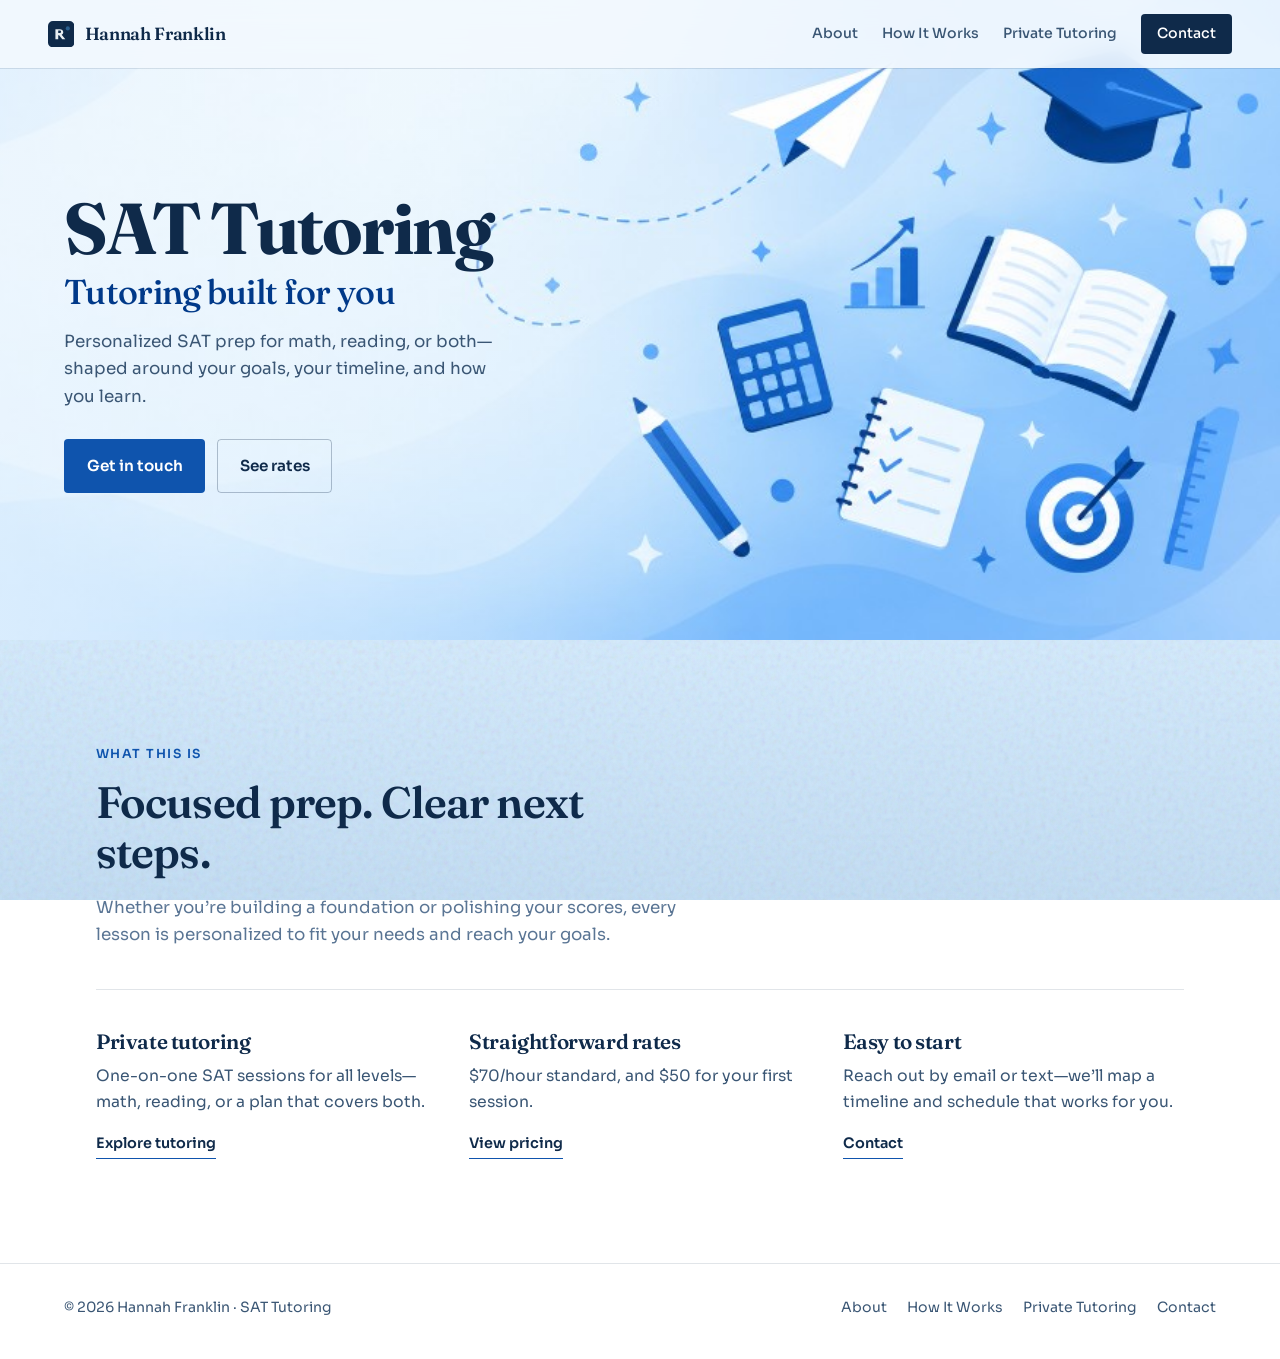
==== index.html @ 128c2be6 "Use custom banner hero and match blue palette Replace the photo hero with the education banner at fu" ====
<!DOCTYPE html>
<html lang="en">
  <head>
    <meta charset="UTF-8" />
    <meta name="viewport" content="width=device-width, initial-scale=1.0" />
    <title>Hannah Franklin — SAT Tutoring</title>
    <meta
      name="description"
      content="Personalized SAT tutoring built around your goals. Math, reading, or both—with clear rates and a structured path forward."
    />
    <link rel="icon" href="favicon.svg" type="image/svg+xml" />
    <link rel="preconnect" href="https://fonts.googleapis.com" />
    <link rel="preconnect" href="https://fonts.gstatic.com" crossorigin />
    <link
      href="https://fonts.googleapis.com/css2?family=Fraunces:opsz,wght@9..144,500;9..144,600;9..144,700&family=Sora:wght@400;500;600&display=swap"
      rel="stylesheet"
    />
    <link rel="stylesheet" href="styles.css" />
  </head>
  <body>
    <a class="skip-link" href="#main">Skip to content</a>

    <header class="site-header">
      <a class="logo" href="index.html" aria-current="page">
        <svg class="logo-mark" viewBox="0 0 64 64" aria-hidden="true">
          <rect width="64" height="64" rx="12" fill="currentColor" />
          <path
            d="M18 44V20h10.2c5.4 0 8.8 2.9 8.8 7.3 0 2.8-1.4 5-3.8 6.2L42 44h-7.4l-7.6-9.4H24.8V44H18zm6.8-15.2h3.2c2.3 0 3.7-1.1 3.7-3s-1.4-2.9-3.6-2.9h-3.3v5.9z"
            fill="#e9eef2"
          />
          <circle cx="48" cy="18" r="5" fill="#2a5f8f" />
        </svg>
        Hannah Franklin
      </a>
      <nav class="nav" aria-label="Primary">
        <a href="about.html">About</a>
        <a href="how-it-works.html">How It Works</a>
        <a href="tutoring.html">Private Tutoring</a>
        <a href="contact.html" class="nav-cta">Contact</a>
      </nav>
      <button
        class="nav-toggle"
        type="button"
        aria-expanded="false"
        aria-controls="mobile-nav"
        aria-label="Open menu"
      >
        <span></span>
        <span></span>
      </button>
    </header>

    <div class="mobile-nav" id="mobile-nav" hidden>
      <a href="about.html">About</a>
      <a href="how-it-works.html">How It Works</a>
      <a href="tutoring.html">Private Tutoring</a>
      <a href="contact.html">Contact</a>
    </div>

    <main id="main">
      <section class="hero">
        <div class="hero-media" aria-hidden="true">
          <img
            src="assets/home-banner.png"
            alt=""
            width="1024"
            height="438"
            decoding="async"
            fetchpriority="high"
          />
          <div class="hero-veil"></div>
        </div>
        <div class="hero-content">
          <p class="brand-mark" data-reveal>SAT Tutoring</p>
          <h1 data-reveal data-delay="1">Tutoring built for you</h1>
          <p class="hero-lede" data-reveal data-delay="2">
            Personalized SAT prep for math, reading, or both—shaped around your
            goals, your timeline, and how you learn.
          </p>
          <div class="hero-actions" data-reveal data-delay="3">
            <a class="btn btn-primary" href="contact.html">Get in touch</a>
            <a class="btn btn-ghost" href="tutoring.html">See rates</a>
          </div>
        </div>
      </section>

      <section class="section">
        <div class="section-inner">
          <p class="eyebrow" data-reveal>What this is</p>
          <h2 data-reveal>Focused prep. Clear next steps.</h2>
          <p class="section-lede" data-reveal>
            Whether you’re building a foundation or polishing your scores, every
            lesson is personalized to fit your needs and reach your goals.
          </p>
          <div class="overview-grid">
            <article class="overview-item" data-reveal>
              <h3>Private tutoring</h3>
              <p>
                One-on-one SAT sessions for all levels—math, reading, or a plan
                that covers both.
              </p>
              <a class="link-more" href="tutoring.html">Explore tutoring</a>
            </article>
            <article class="overview-item" data-reveal data-delay="1">
              <h3>Straightforward rates</h3>
              <p>
                $70/hour standard, and $50 for your first session.
              </p>
              <a class="link-more" href="tutoring.html#rates">View pricing</a>
            </article>
            <article class="overview-item" data-reveal data-delay="2">
              <h3>Easy to start</h3>
              <p>
                Reach out by email or text—we’ll map a timeline and schedule that
                works for you.
              </p>
              <a class="link-more" href="contact.html">Contact</a>
            </article>
          </div>
        </div>
      </section>
    </main>

    <footer class="site-footer">
      <p>© <span data-year></span> Hannah Franklin · SAT Tutoring</p>
      <nav class="footer-nav" aria-label="Footer">
        <a href="about.html">About</a>
        <a href="how-it-works.html">How It Works</a>
        <a href="tutoring.html">Private Tutoring</a>
        <a href="contact.html">Contact</a>
      </nav>
    </footer>

    <script src="script.js"></script>
  </body>
</html>
---- styles.css ----
:root {
  --ink: #0f2a4a;
  --ink-soft: #3a5674;
  --slate: #5a7594;
  --paper: #e8f4fc;
  --paper-deep: #c5dff5;
  --mist: #f3f9fe;
  --fog: #d5ebfd;
  --blue: #0f54ad;
  --blue-mid: #2b6cb0;
  --blue-deep: #003989;
  --blue-wash: rgba(15, 84, 173, 0.1);
  --sky: #6fa8d8;
  --steel: #9bc4e8;
  --white: #ffffff;
  --line: rgba(15, 42, 74, 0.12);
  --font-display: "Fraunces", Georgia, serif;
  --font-body: "Sora", system-ui, sans-serif;
  --ease: cubic-bezier(0.22, 1, 0.36, 1);
  --header-h: 4.25rem;
  --content: 68rem;
}

*,
*::before,
*::after {
  box-sizing: border-box;
}

html {
  scroll-behavior: smooth;
}

body {
  margin: 0;
  min-height: 100vh;
  display: flex;
  flex-direction: column;
  color: var(--ink);
  font-family: var(--font-body);
  font-size: 1.05rem;
  line-height: 1.65;
  background:
    radial-gradient(ellipse 80% 50% at 8% 0%, rgba(111, 168, 216, 0.22), transparent 55%),
    radial-gradient(ellipse 55% 40% at 100% 12%, rgba(15, 84, 173, 0.08), transparent 50%),
    linear-gradient(180deg, var(--mist) 0%, var(--paper) 38%, var(--fog) 72%, var(--paper-deep) 100%);
  background-attachment: fixed;
  -webkit-font-smoothing: antialiased;
}

body::before {
  content: "";
  position: fixed;
  inset: 0;
  pointer-events: none;
  opacity: 0.3;
  z-index: 0;
  background-image: url("data:image/svg+xml,%3Csvg viewBox='0 0 200 200' xmlns='http://www.w3.org/2000/svg'%3E%3Cfilter id='n'%3E%3CfeTurbulence type='fractalNoise' baseFrequency='0.85' numOctaves='4' stitchTiles='stitch'/%3E%3C/filter%3E%3Crect width='100%25' height='100%25' filter='url(%23n)' opacity='0.5'/%3E%3C/svg%3E");
  mix-blend-mode: multiply;
}

img {
  max-width: 100%;
  display: block;
}

a {
  color: inherit;
  text-decoration: none;
}

h1,
h2,
h3 {
  font-family: var(--font-display);
  font-weight: 600;
  line-height: 1.15;
  letter-spacing: -0.02em;
  margin: 0;
}

p {
  margin: 0;
}

.skip-link {
  position: absolute;
  left: 1rem;
  top: -4rem;
  z-index: 100;
  padding: 0.6rem 1rem;
  background: var(--ink);
  color: var(--white);
  border-radius: 4px;
}

.skip-link:focus {
  top: 1rem;
}

/* —— Header —— */
.site-header {
  position: fixed;
  top: 0;
  left: 0;
  right: 0;
  z-index: 50;
  height: var(--header-h);
  display: flex;
  align-items: center;
  justify-content: space-between;
  padding: 0 clamp(1.25rem, 4vw, 3rem);
  transition: background 0.35s var(--ease), backdrop-filter 0.35s var(--ease),
    box-shadow 0.35s var(--ease);
}

.site-header.is-scrolled,
.page-inner .site-header,
body:has(.hero) .site-header {
  background: rgba(243, 249, 254, 0.88);
  backdrop-filter: blur(12px);
  box-shadow: 0 1px 0 var(--line);
}

.logo {
  display: inline-flex;
  align-items: center;
  gap: 0.65rem;
  font-family: var(--font-display);
  font-size: 1.1rem;
  font-weight: 600;
  letter-spacing: -0.02em;
}

.logo-mark {
  width: 1.65rem;
  height: 1.65rem;
  flex-shrink: 0;
}

.nav {
  display: none;
  gap: 1.5rem;
  align-items: center;
  font-size: 0.88rem;
  font-weight: 500;
}

.nav a {
  position: relative;
  color: var(--ink-soft);
  transition: color 0.2s ease;
}

.nav a:hover,
.nav a:focus-visible,
.nav a[aria-current="page"] {
  color: var(--ink);
}

.nav a:not(.nav-cta)::after {
  content: "";
  position: absolute;
  left: 0;
  bottom: -0.25rem;
  width: 100%;
  height: 1.5px;
  background: var(--blue);
  transform: scaleX(0);
  transform-origin: left;
  transition: transform 0.3s var(--ease);
}

.nav a:not(.nav-cta):hover::after,
.nav a:not(.nav-cta):focus-visible::after,
.nav a[aria-current="page"]:not(.nav-cta)::after {
  transform: scaleX(1);
}

.nav-cta {
  padding: 0.55rem 1rem;
  background: var(--ink);
  color: var(--white) !important;
  border-radius: 4px;
  transition: background 0.2s ease, transform 0.2s ease;
}

.nav-cta:hover,
.nav-cta:focus-visible {
  background: var(--blue-deep);
  transform: translateY(-1px);
}

.nav-cta[aria-current="page"] {
  background: var(--blue);
}

.nav-toggle {
  display: flex;
  flex-direction: column;
  justify-content: center;
  gap: 6px;
  width: 2.5rem;
  height: 2.5rem;
  border: 0;
  background: transparent;
  cursor: pointer;
  padding: 0;
}

.nav-toggle span {
  display: block;
  width: 1.35rem;
  height: 2px;
  background: var(--ink);
  transition: transform 0.3s var(--ease);
}

.nav-toggle[aria-expanded="true"] span:first-child {
  transform: translateY(4px) rotate(45deg);
}

.nav-toggle[aria-expanded="true"] span:last-child {
  transform: translateY(-4px) rotate(-45deg);
}

.mobile-nav {
  position: fixed;
  top: var(--header-h);
  left: 0;
  right: 0;
  z-index: 40;
  display: flex;
  flex-direction: column;
  padding: 1rem 1.25rem 1.5rem;
  background: rgba(244, 247, 249, 0.97);
  backdrop-filter: blur(12px);
  border-bottom: 1px solid var(--line);
}

.mobile-nav[hidden] {
  display: none;
}

.mobile-nav a {
  padding: 0.85rem 0.5rem;
  font-weight: 500;
  border-bottom: 1px solid var(--line);
}

.mobile-nav a:last-child {
  border-bottom: 0;
}

.mobile-nav a[aria-current="page"] {
  color: var(--blue-deep);
}

main {
  position: relative;
  z-index: 1;
  flex: 1;
}

/* —— Buttons —— */
.btn {
  display: inline-flex;
  align-items: center;
  justify-content: center;
  padding: 0.85rem 1.35rem;
  font-family: var(--font-body);
  font-size: 0.95rem;
  font-weight: 600;
  border-radius: 4px;
  border: 1px solid transparent;
  transition: transform 0.25s var(--ease), background 0.2s ease,
    border-color 0.2s ease, color 0.2s ease;
}

.btn:hover,
.btn:focus-visible {
  transform: translateY(-2px);
}

.btn-primary {
  background: var(--blue);
  color: var(--white);
}

.btn-primary:hover,
.btn-primary:focus-visible {
  background: var(--blue-deep);
}

.btn-dark {
  background: var(--ink);
  color: var(--white);
}

.btn-dark:hover,
.btn-dark:focus-visible {
  background: var(--blue-deep);
}

.btn-ghost {
  background: transparent;
  color: var(--white);
  border-color: rgba(255, 255, 255, 0.45);
}

.btn-ghost:hover,
.btn-ghost:focus-visible {
  border-color: var(--white);
  background: rgba(255, 255, 255, 0.08);
}

.btn-outline {
  background: transparent;
  color: var(--ink);
  border-color: var(--line);
}

.btn-outline:hover,
.btn-outline:focus-visible {
  border-color: var(--ink);
}

/* —— Home hero —— */
.hero {
  position: relative;
  min-height: clamp(28rem, 58vw, 40rem);
  display: flex;
  align-items: center;
  padding: calc(var(--header-h) + 1.5rem) clamp(1.25rem, 5vw, 4rem) 3rem;
  color: var(--ink);
  overflow: hidden;
}

.hero-media {
  position: absolute;
  inset: 0;
  z-index: 0;
  background: #dff0fd;
}

.hero-media img {
  width: 100%;
  height: 100%;
  object-fit: cover;
  object-position: right center;
  transform: none;
  animation: none;
}

.hero-veil {
  position: absolute;
  inset: 0;
  background: linear-gradient(
    90deg,
    rgba(243, 249, 254, 0.55) 0%,
    rgba(243, 249, 254, 0.28) 34%,
    transparent 58%
  );
  pointer-events: none;
}

.hero-content {
  position: relative;
  z-index: 1;
  max-width: min(34rem, 52vw);
}

.brand-mark {
  font-family: var(--font-display);
  font-size: clamp(2.4rem, 7vw, 4.5rem);
  font-weight: 700;
  line-height: 1.05;
  letter-spacing: -0.03em;
  margin-bottom: 0.35rem;
  color: var(--ink);
}

.hero h1 {
  font-size: clamp(1.55rem, 3.8vw, 2.15rem);
  font-weight: 500;
  color: var(--blue-deep);
  margin-bottom: 1rem;
  max-width: 16ch;
}

.hero-lede {
  font-size: 1.05rem;
  color: var(--ink-soft);
  max-width: 28rem;
  margin-bottom: 1.75rem;
}

.hero-actions {
  display: flex;
  flex-wrap: wrap;
  gap: 0.75rem;
}

.hero .btn-ghost {
  color: var(--ink);
  border-color: rgba(15, 42, 74, 0.28);
}

.hero .btn-ghost:hover,
.hero .btn-ghost:focus-visible {
  border-color: var(--blue-deep);
  background: rgba(15, 84, 173, 0.06);
}

@media (max-width: 720px) {
  .hero {
    min-height: clamp(32rem, 120vw, 40rem);
    align-items: flex-end;
    padding-bottom: 2.5rem;
  }

  .hero-media img {
    object-position: 72% center;
  }

  .hero-veil {
    background: linear-gradient(
      180deg,
      transparent 20%,
      rgba(243, 249, 254, 0.72) 58%,
      rgba(243, 249, 254, 0.94) 100%
    );
  }

  .hero-content {
    max-width: 100%;
  }
}

/* —— Page hero (inner pages) —— */
.page-hero {
  padding: calc(var(--header-h) + 3.5rem) clamp(1.25rem, 5vw, 4rem) 3rem;
  border-bottom: 1px solid var(--line);
}

.page-hero-inner {
  max-width: var(--content);
  margin: 0 auto;
}

.page-hero h1 {
  font-size: clamp(2.4rem, 6vw, 3.75rem);
  max-width: 14ch;
  margin-bottom: 0.85rem;
}

.page-hero .lede {
  max-width: 36rem;
  color: var(--slate);
  font-size: 1.1rem;
}

/* —— Sections —— */
.section {
  padding: clamp(4rem, 9vw, 6.5rem) clamp(1.25rem, 5vw, 4rem);
}

.section-inner {
  max-width: var(--content);
  margin: 0 auto;
}

.eyebrow {
  font-size: 0.78rem;
  font-weight: 600;
  letter-spacing: 0.12em;
  text-transform: uppercase;
  color: var(--blue);
  margin-bottom: 0.75rem;
}

.section h2 {
  font-size: clamp(1.85rem, 4vw, 2.75rem);
  max-width: 18ch;
  margin-bottom: 1rem;
}

.section-lede {
  max-width: 38rem;
  color: var(--slate);
  margin-bottom: 2.5rem;
}

.prose {
  max-width: 40rem;
  color: var(--ink-soft);
}

.prose p + p {
  margin-top: 1.15rem;
}

/* Home overview */
.overview-grid {
  display: grid;
  gap: 2.5rem;
  border-top: 1px solid var(--line);
  padding-top: 2.5rem;
}

@media (min-width: 800px) {
  .overview-grid {
    grid-template-columns: repeat(3, 1fr);
    gap: 2rem;
  }
}

.overview-item h3 {
  font-size: 1.3rem;
  margin-bottom: 0.65rem;
}

.overview-item p {
  color: var(--ink-soft);
  font-size: 0.98rem;
}

.overview-item .link-more {
  display: inline-block;
  margin-top: 1rem;
  font-size: 0.9rem;
  font-weight: 600;
  color: var(--ink);
  border-bottom: 1.5px solid var(--blue);
  padding-bottom: 0.1rem;
  transition: color 0.2s ease;
}

.overview-item .link-more:hover,
.overview-item .link-more:focus-visible {
  color: var(--blue-deep);
}

/* Rates */
.rate-grid {
  display: grid;
  gap: 1.25rem;
}

@media (min-width: 800px) {
  .rate-grid {
    grid-template-columns: repeat(2, minmax(0, 22rem));
    gap: 1.75rem;
  }
}

.rate {
  padding: 1.5rem 0 1.75rem;
  border-top: 2px solid var(--ink);
}

.rate-featured {
  border-top-color: var(--blue);
  background: linear-gradient(
    180deg,
    rgba(15, 84, 173, 0.08) 0%,
    transparent 70%
  );
}

.rate-label {
  font-size: 0.82rem;
  font-weight: 600;
  letter-spacing: 0.04em;
  text-transform: uppercase;
  color: var(--ink-soft);
  margin-bottom: 0.85rem;
}

.rate-price {
  font-family: var(--font-display);
  font-size: 1.1rem;
  color: var(--ink-soft);
  margin-bottom: 0.85rem;
}

.rate-price span {
  font-size: clamp(2.3rem, 4vw, 2.85rem);
  font-weight: 700;
  color: var(--ink);
  letter-spacing: -0.03em;
}

.rate-note {
  color: var(--ink-soft);
  font-size: 0.96rem;
}

/* Steps (How it works) */
.steps {
  list-style: none;
  margin: 0;
  padding: 0;
  counter-reset: step;
  border-top: 1px solid var(--line);
}

.steps li {
  display: grid;
  gap: 0.75rem;
  padding: 2rem 0;
  border-bottom: 1px solid var(--line);
  counter-increment: step;
}

@media (min-width: 720px) {
  .steps li {
    grid-template-columns: 4rem 1fr;
    gap: 1.75rem;
    align-items: start;
  }
}

.step-num {
  font-family: var(--font-display);
  font-size: 1.75rem;
  font-weight: 700;
  color: var(--blue);
  line-height: 1;
  letter-spacing: -0.02em;
}

.step-num::before {
  content: counter(step, decimal-leading-zero);
}

.steps h3 {
  font-size: 1.35rem;
  margin-bottom: 0.5rem;
}

.steps p {
  color: var(--ink-soft);
  max-width: 38rem;
}

/* About / tutoring detail */
.detail-band {
  background: linear-gradient(145deg, #0f2a4a 0%, #0f54ad 55%, #003989 100%);
  color: var(--white);
  margin: 0 clamp(0.75rem, 3vw, 2rem);
  border-radius: 8px;
}

.detail-band .eyebrow {
  color: var(--sky);
}

.detail-band h2 {
  color: var(--white);
}

.detail-band .prose,
.detail-band p {
  color: rgba(255, 255, 255, 0.84);
}

.detail-layout {
  display: grid;
  gap: 2.5rem;
}

@media (min-width: 860px) {
  .detail-layout {
    grid-template-columns: 1.35fr 0.85fr;
    gap: 4rem;
    align-items: start;
  }
}

.fact-list {
  display: grid;
  gap: 0.25rem;
}

.fact-label {
  font-size: 0.72rem;
  font-weight: 600;
  letter-spacing: 0.1em;
  text-transform: uppercase;
  color: var(--steel);
  padding-top: 1rem;
}

.fact-value {
  font-family: var(--font-display);
  font-size: 1.2rem;
  color: var(--white) !important;
  padding-bottom: 0.7rem;
  border-bottom: 1px solid rgba(255, 255, 255, 0.16);
}

.fact-list .fact-value:last-child {
  border-bottom: 0;
}

.offer-list {
  list-style: none;
  margin: 0;
  padding: 0;
  border-top: 1px solid var(--line);
}

.offer-list li {
  display: grid;
  gap: 0.6rem;
  padding: 1.75rem 0;
  border-bottom: 1px solid var(--line);
}

@media (min-width: 720px) {
  .offer-list li {
    grid-template-columns: minmax(11rem, 0.38fr) 1fr;
    gap: 2rem;
    align-items: baseline;
  }
}

.offer-list h3 {
  font-size: 1.25rem;
}

.offer-list p {
  color: var(--ink-soft);
  max-width: 36rem;
}

/* Contact */
.contact-actions {
  display: grid;
  gap: 0;
  max-width: 40rem;
}

.contact-link {
  display: flex;
  flex-direction: column;
  gap: 0.35rem;
  padding: 1.35rem 0;
  border-bottom: 1px solid var(--line);
  transition: padding-left 0.3s var(--ease);
}

.contact-link:hover,
.contact-link:focus-visible {
  padding-left: 0.5rem;
}

.contact-link:hover .contact-value,
.contact-link:focus-visible .contact-value {
  color: var(--blue-deep);
}

.contact-kind {
  font-size: 0.72rem;
  font-weight: 600;
  letter-spacing: 0.1em;
  text-transform: uppercase;
  color: var(--blue);
}

.contact-value {
  font-family: var(--font-display);
  font-size: clamp(1.35rem, 3vw, 1.85rem);
  font-weight: 600;
  letter-spacing: -0.02em;
  transition: color 0.2s ease;
}

.cta-strip {
  display: flex;
  flex-wrap: wrap;
  align-items: center;
  justify-content: space-between;
  gap: 1.5rem;
  padding: 2.5rem 0 0;
  border-top: 1px solid var(--line);
  margin-top: 1rem;
}

.cta-strip p {
  font-family: var(--font-display);
  font-size: clamp(1.35rem, 3vw, 1.75rem);
  font-weight: 600;
  max-width: 20ch;
  letter-spacing: -0.02em;
}

/* Footer */
.site-footer {
  position: relative;
  z-index: 1;
  padding: 2rem clamp(1.25rem, 5vw, 4rem) 2.5rem;
  border-top: 1px solid var(--line);
  font-size: 0.88rem;
  color: var(--ink-soft);
  display: flex;
  flex-wrap: wrap;
  gap: 1rem;
  justify-content: space-between;
}

.footer-nav {
  display: flex;
  flex-wrap: wrap;
  gap: 1.25rem;
}

.footer-nav a:hover,
.footer-nav a:focus-visible {
  color: var(--ink);
}

/* Reveal */
[data-reveal] {
  opacity: 0;
  transform: translateY(1.15rem);
  transition: opacity 0.7s var(--ease), transform 0.7s var(--ease);
}

[data-reveal].is-visible {
  opacity: 1;
  transform: none;
}

[data-delay="1"] {
  transition-delay: 0.1s;
}

[data-delay="2"] {
  transition-delay: 0.2s;
}

[data-delay="3"] {
  transition-delay: 0.3s;
}

@media (min-width: 900px) {
  .nav {
    display: flex;
  }

  .nav-toggle {
    display: none;
  }

  .mobile-nav {
    display: none !important;
  }
}

@media (prefers-reduced-motion: reduce) {
  html {
    scroll-behavior: auto;
  }

  .hero-media img {
    animation: none;
  }

  [data-reveal] {
    opacity: 1;
    transform: none;
    transition: none;
  }

  .btn:hover,
  .btn:focus-visible,
  .nav-cta:hover {
    transform: none;
  }
}
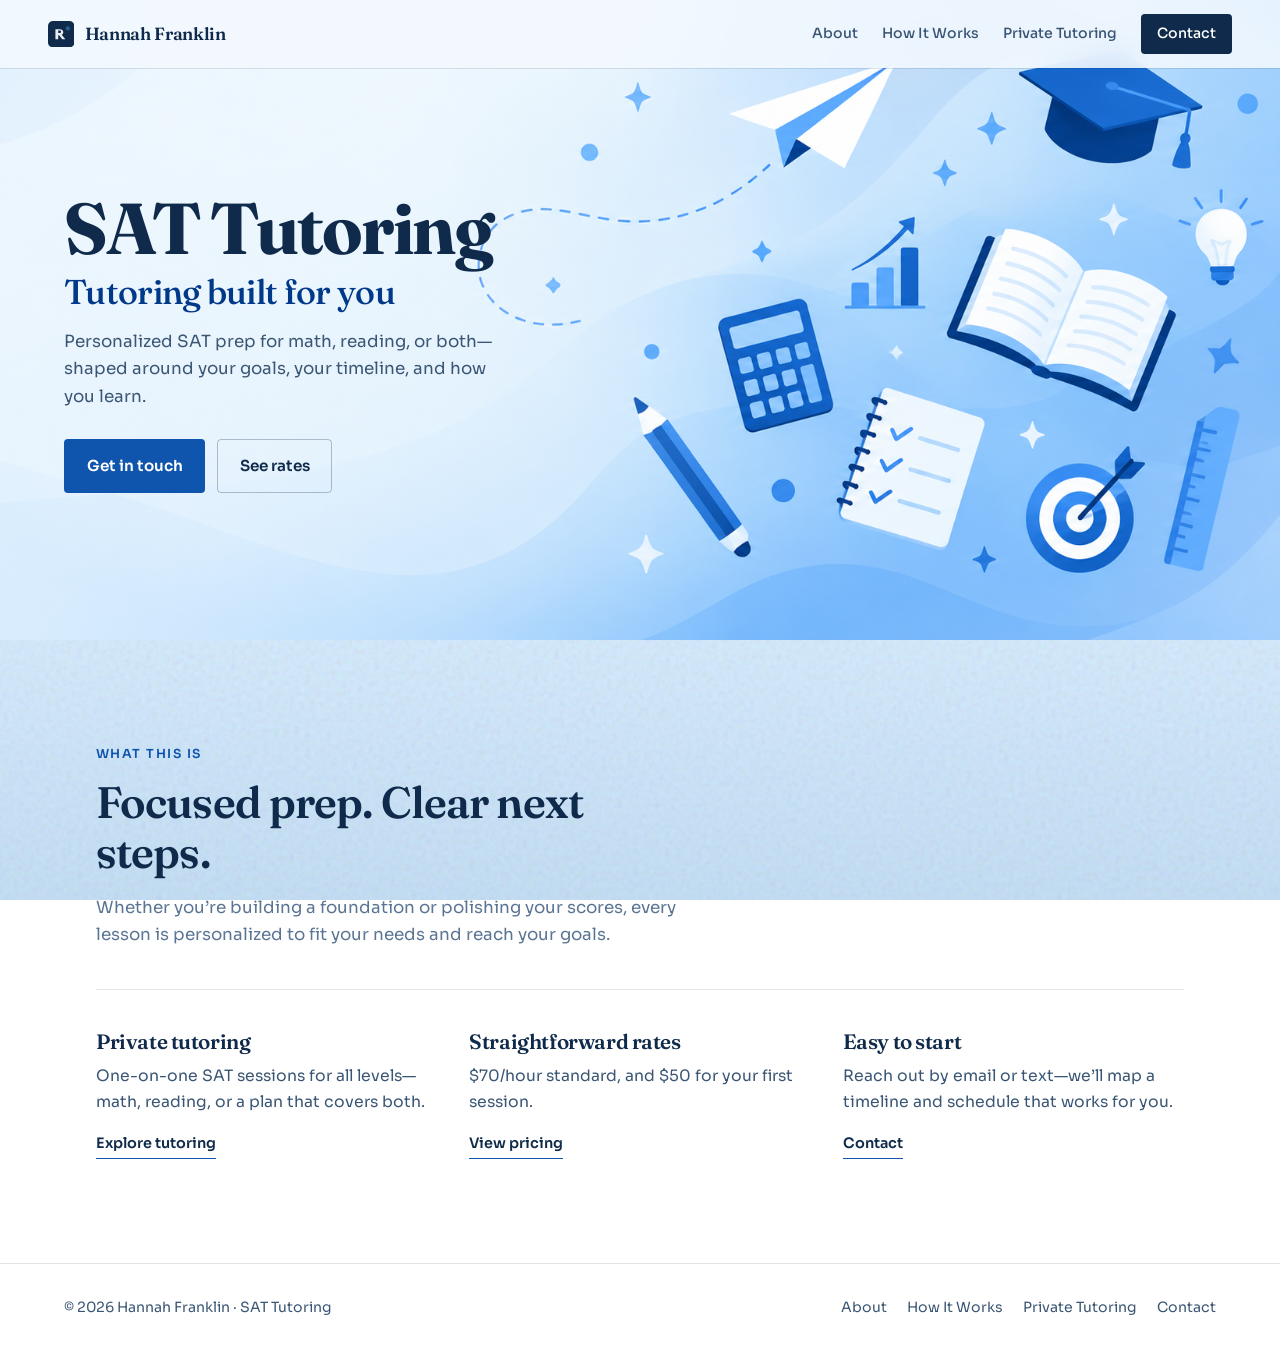
==== commit d7c60b0c: "Use full-resolution Desktop banner PNG Replace the low-res chat attachment with the exact 1916×821 P" ====
--- a/index.html
+++ b/index.html
@@ -63,8 +63,8 @@
           <img
             src="assets/home-banner.png"
             alt=""
-            width="1024"
-            height="438"
+            width="1916"
+            height="821"
             decoding="async"
             fetchpriority="high"
           />
--- a/styles.css
+++ b/styles.css
@@ -350,6 +350,7 @@
   object-position: right center;
   transform: none;
   animation: none;
+  image-rendering: auto;
 }
 
 .hero-veil {
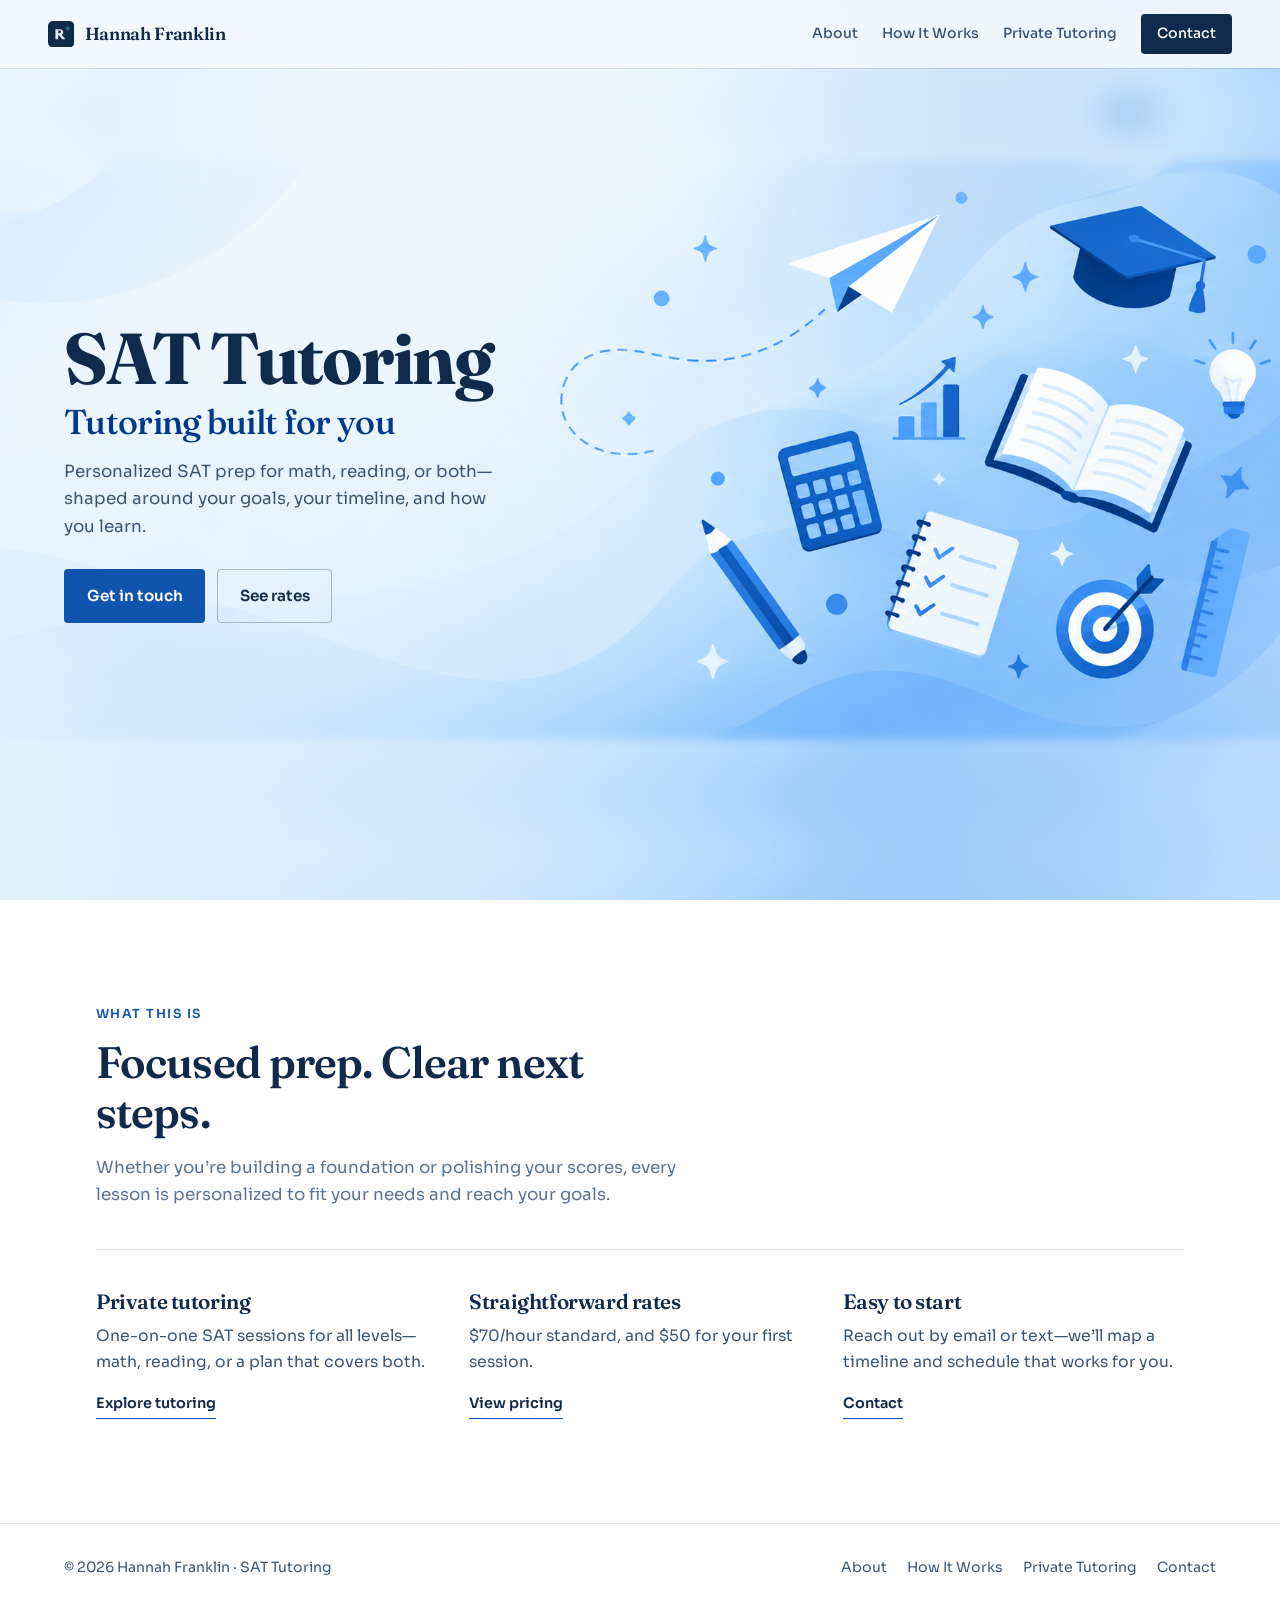
==== commit 1cb243c3: "Make home banner fill the full viewport Extend the banner vertically and lock the hero to full scree" ====
--- a/index.html
+++ b/index.html
@@ -64,7 +64,7 @@
             src="assets/home-banner.png"
             alt=""
             width="1916"
-            height="821"
+            height="1277"
             decoding="async"
             fetchpriority="high"
           />
--- a/styles.css
+++ b/styles.css
@@ -328,7 +328,8 @@
 /* —— Home hero —— */
 .hero {
   position: relative;
-  min-height: clamp(28rem, 58vw, 40rem);
+  min-height: 100svh;
+  min-height: 100dvh;
   display: flex;
   align-items: center;
   padding: calc(var(--header-h) + 1.5rem) clamp(1.25rem, 5vw, 4rem) 3rem;
@@ -347,7 +348,7 @@
   width: 100%;
   height: 100%;
   object-fit: cover;
-  object-position: right center;
+  object-position: 92% center;
   transform: none;
   animation: none;
   image-rendering: auto;
@@ -358,9 +359,9 @@
   inset: 0;
   background: linear-gradient(
     90deg,
-    rgba(243, 249, 254, 0.55) 0%,
-    rgba(243, 249, 254, 0.28) 34%,
-    transparent 58%
+    rgba(243, 249, 254, 0.58) 0%,
+    rgba(243, 249, 254, 0.3) 32%,
+    transparent 56%
   );
   pointer-events: none;
 }
@@ -368,7 +369,7 @@
 .hero-content {
   position: relative;
   z-index: 1;
-  max-width: min(34rem, 52vw);
+  max-width: min(34rem, 48vw);
 }
 
 .brand-mark {
@@ -415,21 +416,22 @@
 
 @media (max-width: 720px) {
   .hero {
-    min-height: clamp(32rem, 120vw, 40rem);
+    min-height: 100svh;
+    min-height: 100dvh;
     align-items: flex-end;
     padding-bottom: 2.5rem;
   }
 
   .hero-media img {
-    object-position: 72% center;
+    object-position: 85% 40%;
   }
 
   .hero-veil {
     background: linear-gradient(
       180deg,
-      transparent 20%,
-      rgba(243, 249, 254, 0.72) 58%,
-      rgba(243, 249, 254, 0.94) 100%
+      transparent 18%,
+      rgba(243, 249, 254, 0.72) 55%,
+      rgba(243, 249, 254, 0.95) 100%
     );
   }
 
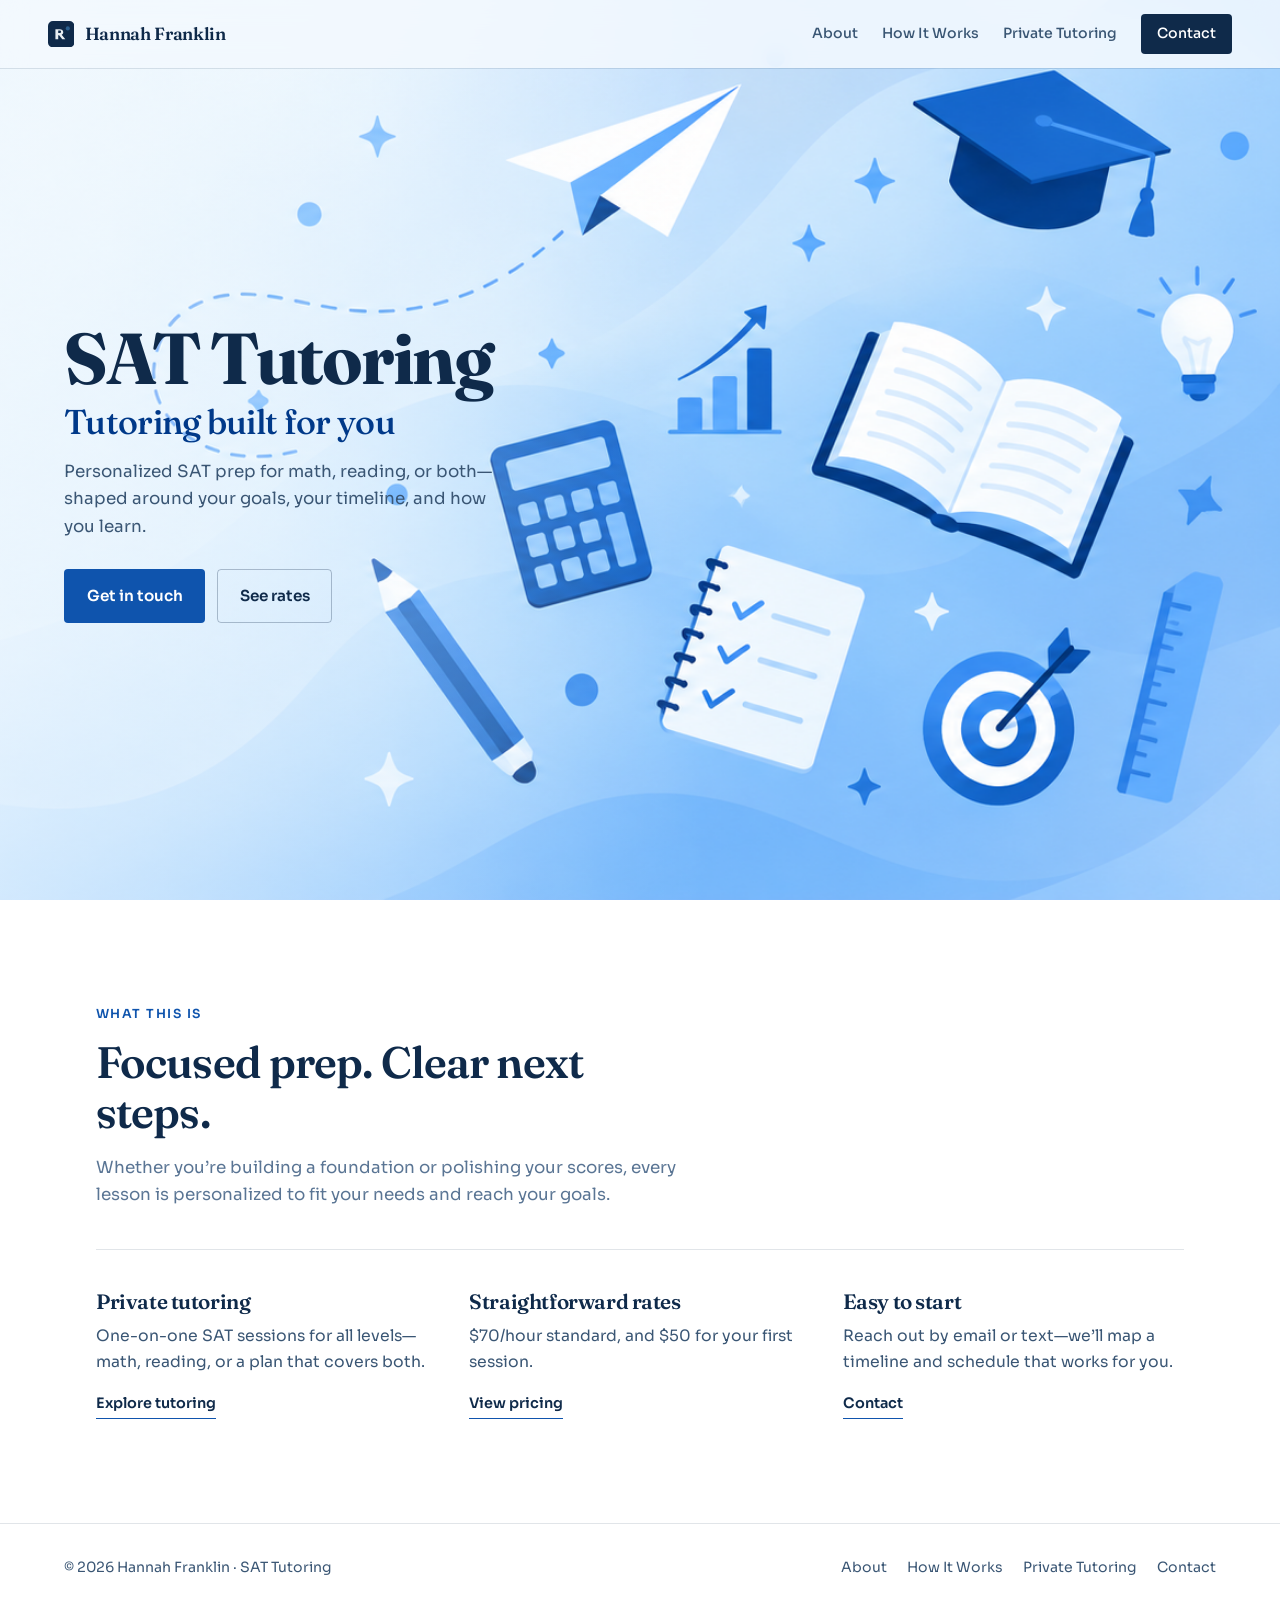
==== commit 32727c2a: "Scale original banner to full viewport height Restore the Desktop PNG with no padded bars, fill the " ====
--- a/index.html
+++ b/index.html
@@ -64,7 +64,7 @@
             src="assets/home-banner.png"
             alt=""
             width="1916"
-            height="1277"
+            height="821"
             decoding="async"
             fetchpriority="high"
           />
--- a/styles.css
+++ b/styles.css
@@ -328,6 +328,8 @@
 /* —— Home hero —— */
 .hero {
   position: relative;
+  height: 100svh;
+  height: 100dvh;
   min-height: 100svh;
   min-height: 100dvh;
   display: flex;
@@ -347,11 +349,12 @@
 .hero-media img {
   width: 100%;
   height: 100%;
+  min-width: 100%;
+  min-height: 100%;
   object-fit: cover;
-  object-position: 92% center;
+  object-position: right center;
   transform: none;
   animation: none;
-  image-rendering: auto;
 }
 
 .hero-veil {
@@ -359,9 +362,9 @@
   inset: 0;
   background: linear-gradient(
     90deg,
-    rgba(243, 249, 254, 0.58) 0%,
-    rgba(243, 249, 254, 0.3) 32%,
-    transparent 56%
+    rgba(243, 249, 254, 0.55) 0%,
+    rgba(243, 249, 254, 0.28) 30%,
+    transparent 55%
   );
   pointer-events: none;
 }
@@ -369,7 +372,7 @@
 .hero-content {
   position: relative;
   z-index: 1;
-  max-width: min(34rem, 48vw);
+  max-width: min(34rem, 46vw);
 }
 
 .brand-mark {
@@ -416,14 +419,12 @@
 
 @media (max-width: 720px) {
   .hero {
-    min-height: 100svh;
-    min-height: 100dvh;
     align-items: flex-end;
     padding-bottom: 2.5rem;
   }
 
   .hero-media img {
-    object-position: 85% 40%;
+    object-position: right 40%;
   }
 
   .hero-veil {
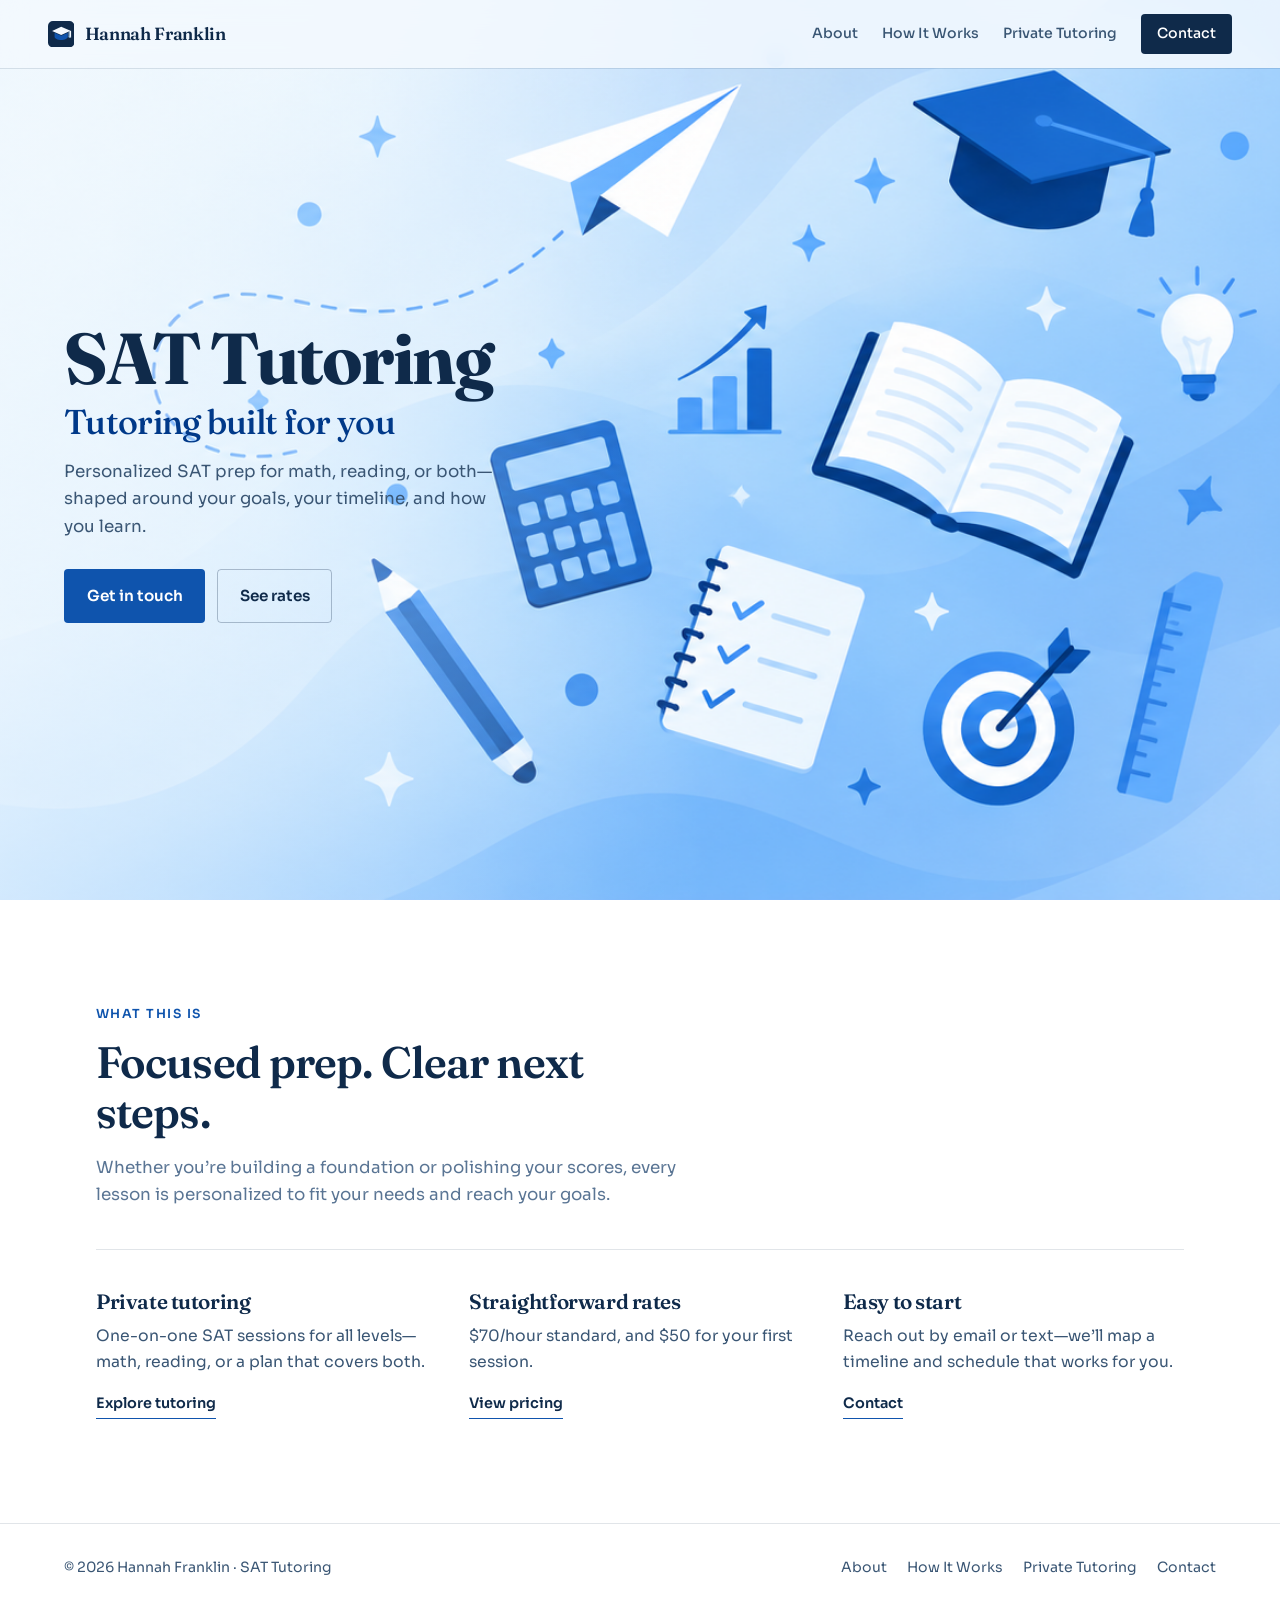
==== commit e9f90722: "Show grad cap in hero and use it as the site icon Shift the banner crop upward enough to keep the mo" ====
--- a/index.html
+++ b/index.html
@@ -8,7 +8,7 @@
       name="description"
       content="Personalized SAT tutoring built around your goals. Math, reading, or both—with clear rates and a structured path forward."
     />
-    <link rel="icon" href="favicon.svg" type="image/svg+xml" />
+    <link rel="icon" href="favicon.svg?v=2" type="image/svg+xml" />
     <link rel="preconnect" href="https://fonts.googleapis.com" />
     <link rel="preconnect" href="https://fonts.gstatic.com" crossorigin />
     <link
@@ -25,10 +25,15 @@
         <svg class="logo-mark" viewBox="0 0 64 64" aria-hidden="true">
           <rect width="64" height="64" rx="12" fill="currentColor" />
           <path
-            d="M18 44V20h10.2c5.4 0 8.8 2.9 8.8 7.3 0 2.8-1.4 5-3.8 6.2L42 44h-7.4l-7.6-9.4H24.8V44H18zm6.8-15.2h3.2c2.3 0 3.7-1.1 3.7-3s-1.4-2.9-3.6-2.9h-3.3v5.9z"
-            fill="#e9eef2"
+            d="M32 14L10 24l22 10 20-9.1V40h4V24L32 14z"
+            fill="#f3f9fe"
           />
-          <circle cx="48" cy="18" r="5" fill="#2a5f8f" />
+          <path
+            d="M16 28.3V38c0 4.4 7.2 8 16 8s16-3.6 16-8v-9.7l-16 7.3-16-7.3z"
+            fill="#0f54ad"
+          />
+          <path d="M52 24.9V36.5l-2 1V25.8l2-.9z" fill="#9bc4e8" />
+          <circle cx="52" cy="38" r="2.2" fill="#9bc4e8" />
         </svg>
         Hannah Franklin
       </a>
--- a/styles.css
+++ b/styles.css
@@ -352,7 +352,7 @@
   min-width: 100%;
   min-height: 100%;
   object-fit: cover;
-  object-position: right center;
+  object-position: right 8%;
   transform: none;
   animation: none;
 }
@@ -424,7 +424,7 @@
   }
 
   .hero-media img {
-    object-position: right 40%;
+    object-position: right 5%;
   }
 
   .hero-veil {
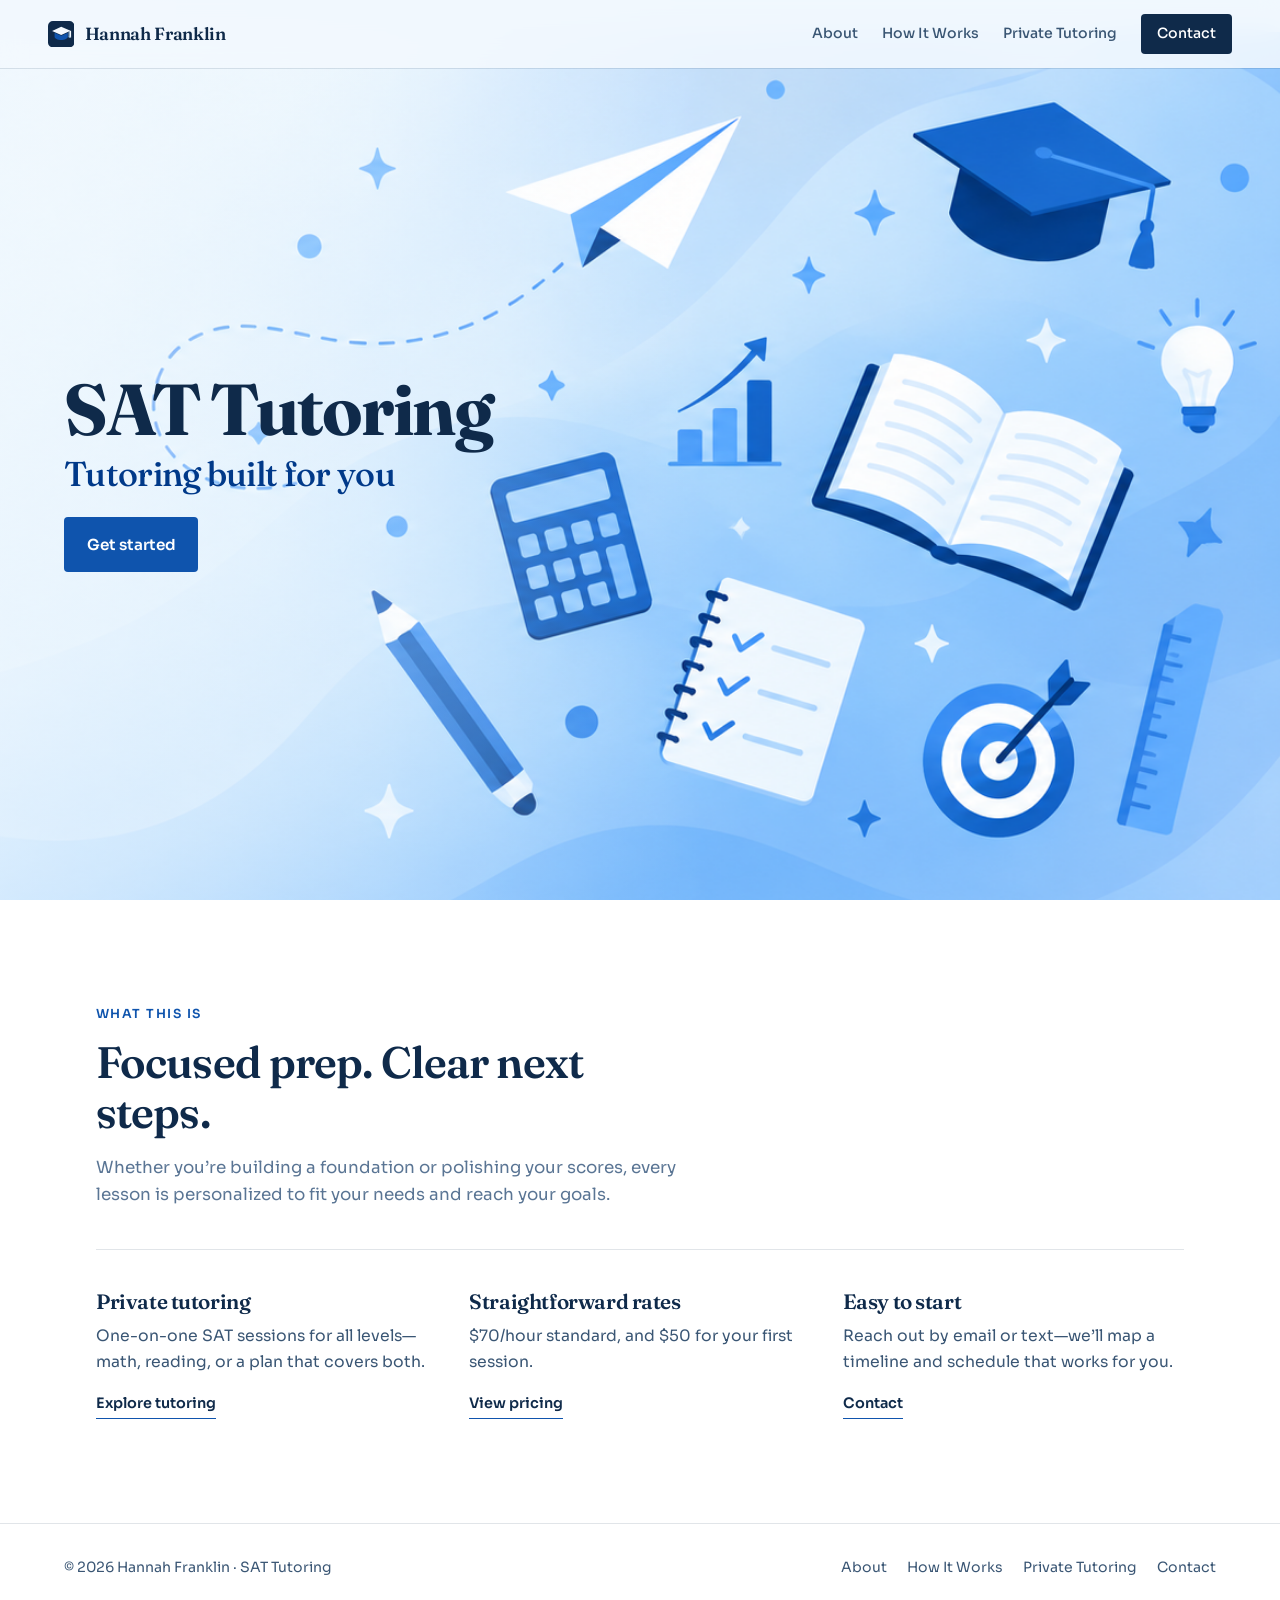
==== commit 44807a89: "Simplify hero to subtitle and Get started CTA" ====
--- a/index.html
+++ b/index.html
@@ -78,13 +78,8 @@
         <div class="hero-content">
           <p class="brand-mark" data-reveal>SAT Tutoring</p>
           <h1 data-reveal data-delay="1">Tutoring built for you</h1>
-          <p class="hero-lede" data-reveal data-delay="2">
-            Personalized SAT prep for math, reading, or both—shaped around your
-            goals, your timeline, and how you learn.
-          </p>
-          <div class="hero-actions" data-reveal data-delay="3">
-            <a class="btn btn-primary" href="contact.html">Get in touch</a>
-            <a class="btn btn-ghost" href="tutoring.html">See rates</a>
+          <div class="hero-actions" data-reveal data-delay="2">
+            <a class="btn btn-primary" href="contact.html">Get started</a>
           </div>
         </div>
       </section>
--- a/styles.css
+++ b/styles.css
@@ -344,16 +344,15 @@
   inset: 0;
   z-index: 0;
   background: #dff0fd;
+  overflow: hidden;
 }
 
 .hero-media img {
   width: 100%;
   height: 100%;
-  min-width: 100%;
-  min-height: 100%;
   object-fit: cover;
-  object-position: right 8%;
-  transform: none;
+  object-position: right center;
+  transform: translateY(2rem);
   animation: none;
 }
 
@@ -389,7 +388,7 @@
   font-size: clamp(1.55rem, 3.8vw, 2.15rem);
   font-weight: 500;
   color: var(--blue-deep);
-  margin-bottom: 1rem;
+  margin-bottom: 1.5rem;
   max-width: 16ch;
 }
 
@@ -424,7 +423,8 @@
   }
 
   .hero-media img {
-    object-position: right 5%;
+    object-position: right center;
+    transform: translateY(2.25rem);
   }
 
   .hero-veil {
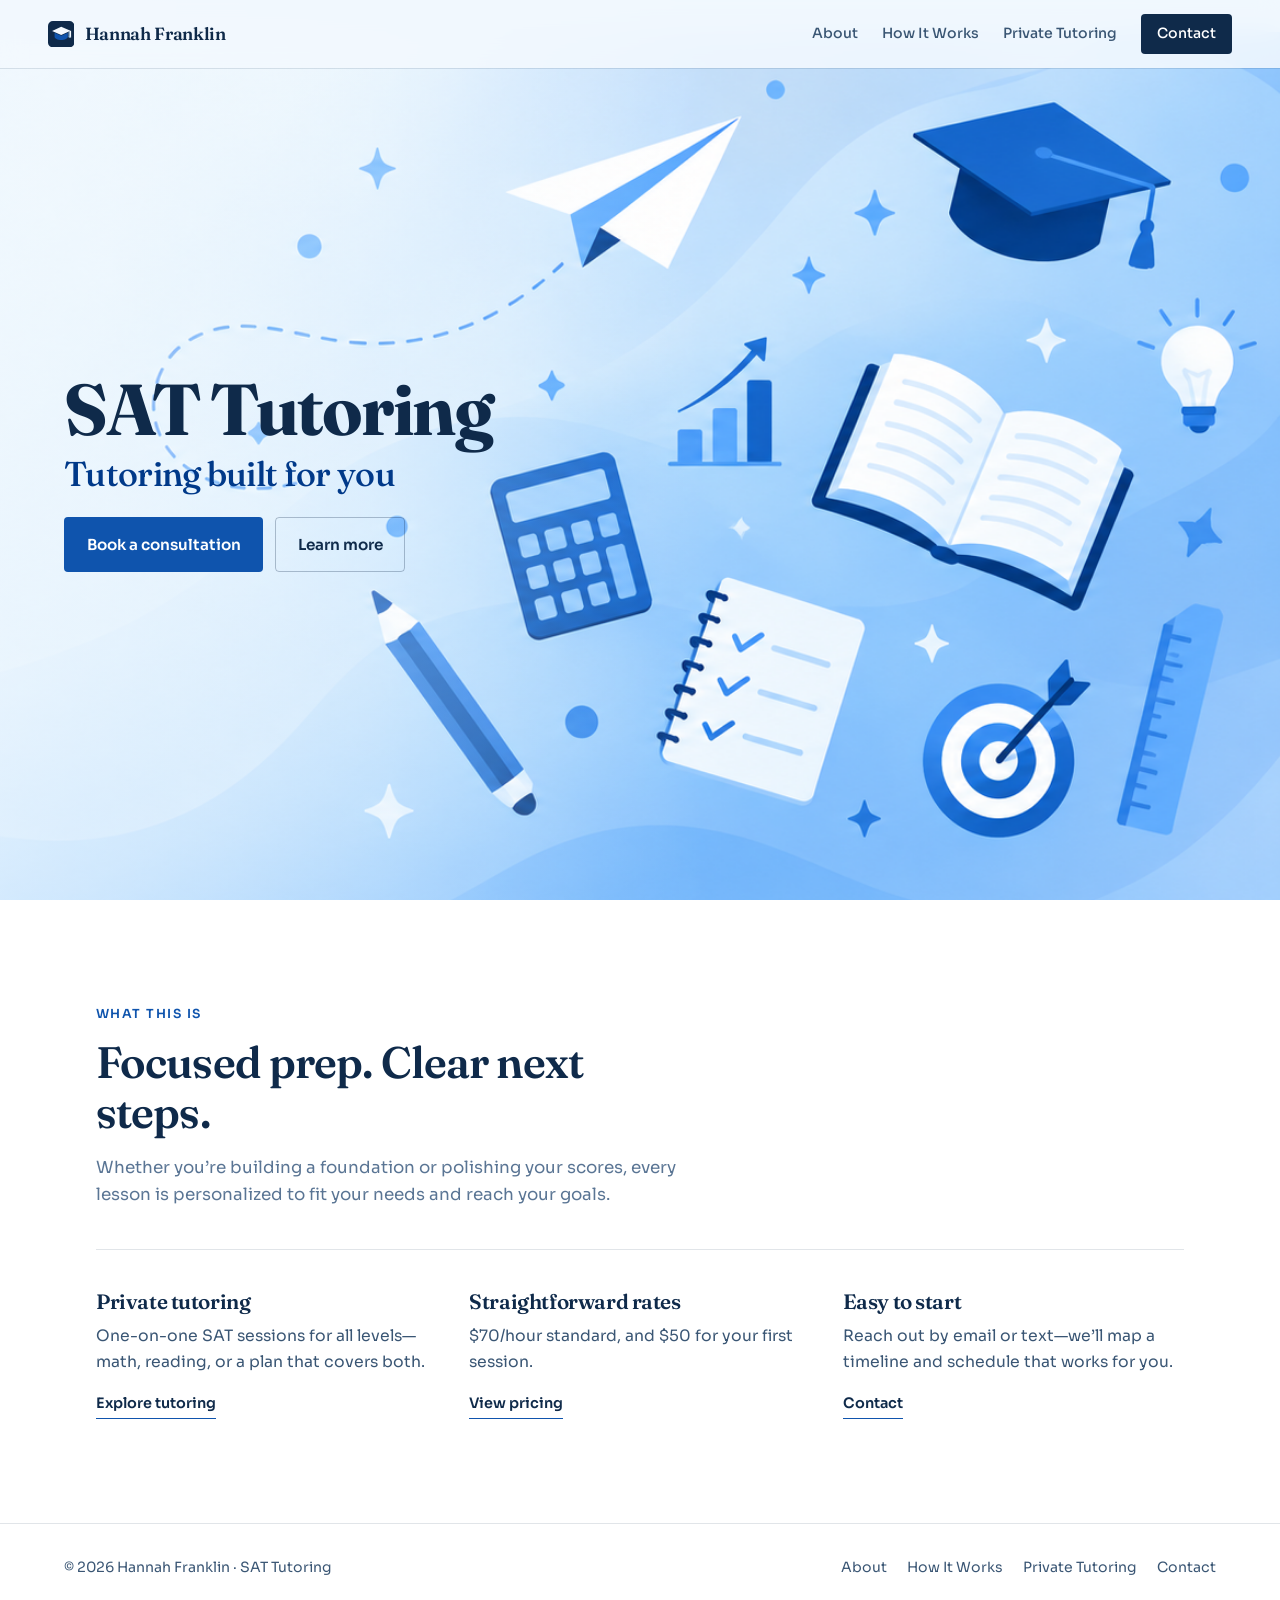
==== commit 6214f5cb: "Add paired hero CTAs for consult and learn more" ====
--- a/index.html
+++ b/index.html
@@ -79,7 +79,8 @@
           <p class="brand-mark" data-reveal>SAT Tutoring</p>
           <h1 data-reveal data-delay="1">Tutoring built for you</h1>
           <div class="hero-actions" data-reveal data-delay="2">
-            <a class="btn btn-primary" href="contact.html">Get started</a>
+            <a class="btn btn-primary" href="contact.html">Book a consultation</a>
+            <a class="btn btn-ghost" href="how-it-works.html">Learn more</a>
           </div>
         </div>
       </section>
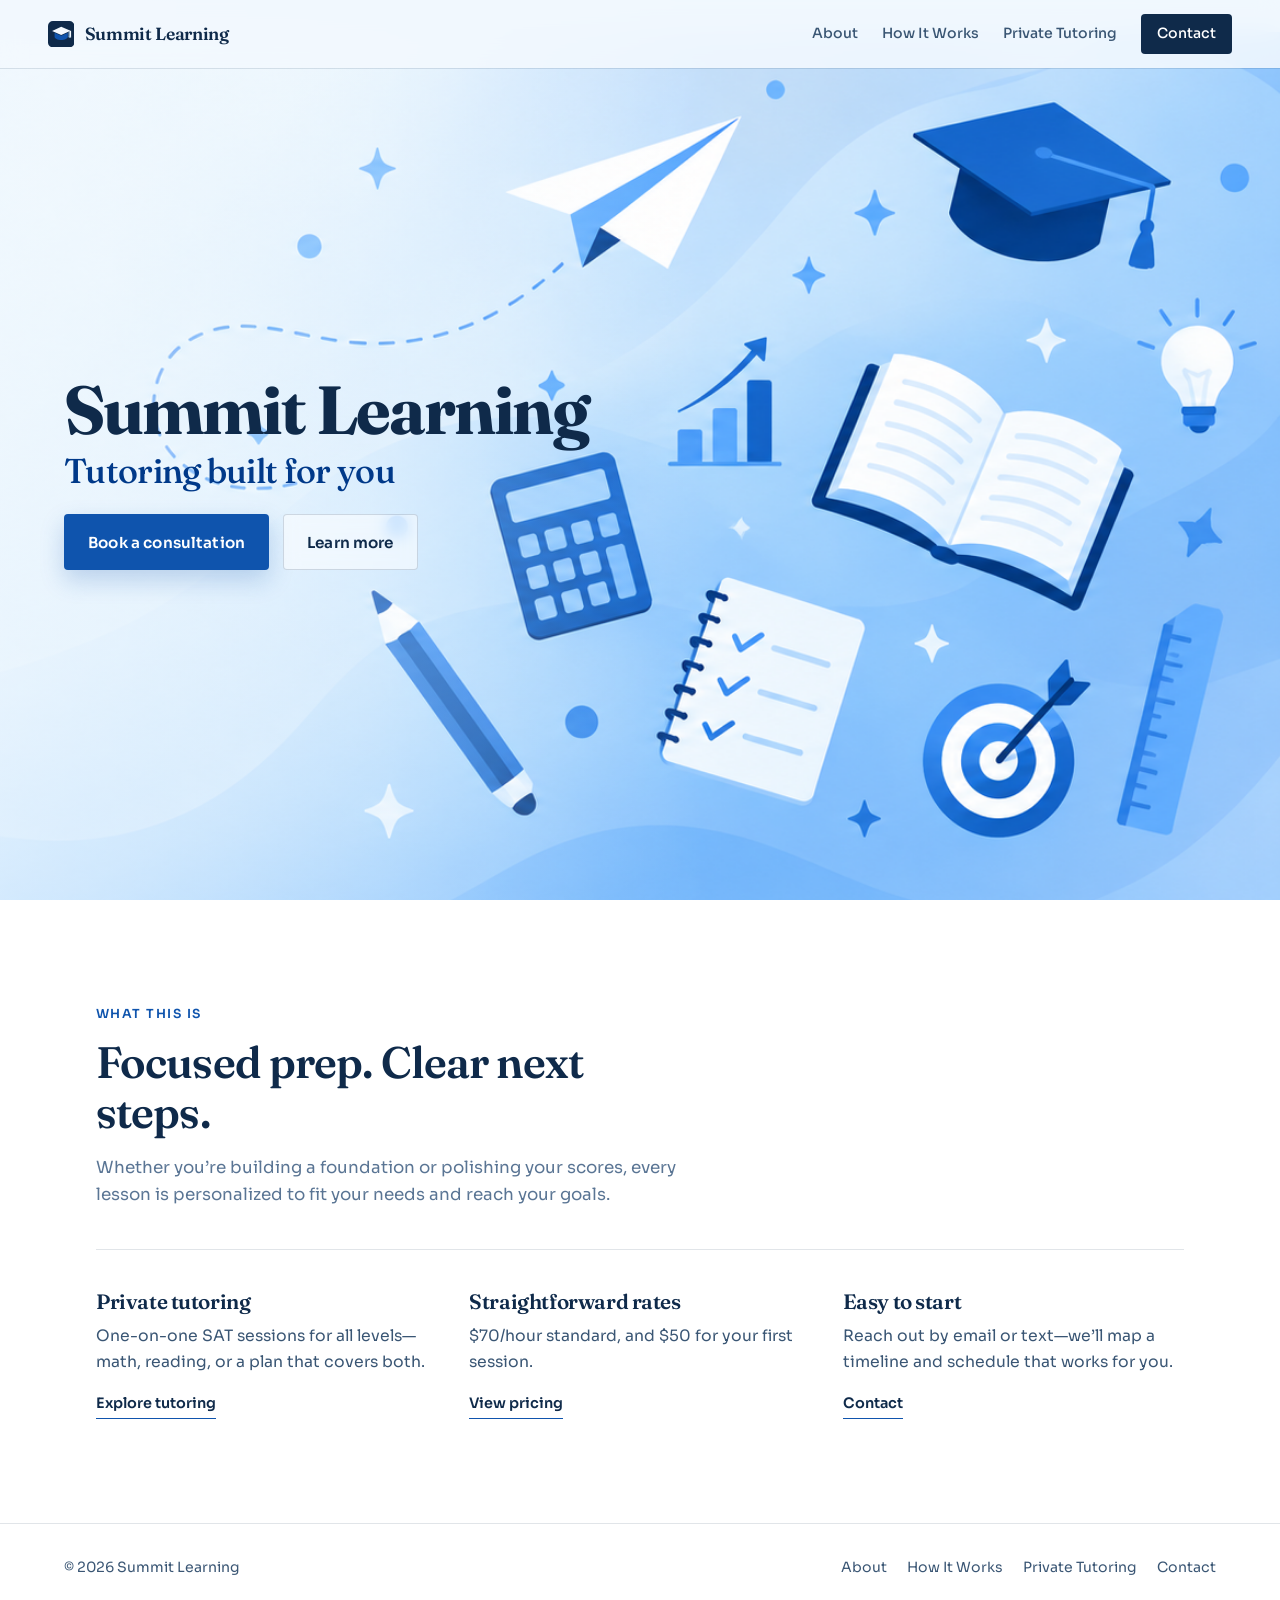
==== commit 27974dcf: "Rebrand the site as Summit Learning" ====
--- a/index.html
+++ b/index.html
@@ -3,10 +3,10 @@
   <head>
     <meta charset="UTF-8" />
     <meta name="viewport" content="width=device-width, initial-scale=1.0" />
-    <title>Hannah Franklin — SAT Tutoring</title>
+    <title>Summit Learning — SAT Tutoring</title>
     <meta
       name="description"
-      content="Personalized SAT tutoring built around your goals. Math, reading, or both—with clear rates and a structured path forward."
+      content="Summit Learning: personalized SAT tutoring built around your goals. Math, reading, or both—with clear rates and a structured path forward."
     />
     <link rel="icon" href="favicon.svg?v=2" type="image/svg+xml" />
     <link rel="preconnect" href="https://fonts.googleapis.com" />
@@ -35,7 +35,7 @@
           <path d="M52 24.9V36.5l-2 1V25.8l2-.9z" fill="#9bc4e8" />
           <circle cx="52" cy="38" r="2.2" fill="#9bc4e8" />
         </svg>
-        Hannah Franklin
+        Summit Learning
       </a>
       <nav class="nav" aria-label="Primary">
         <a href="about.html">About</a>
@@ -76,7 +76,7 @@
           <div class="hero-veil"></div>
         </div>
         <div class="hero-content">
-          <p class="brand-mark" data-reveal>SAT Tutoring</p>
+          <p class="brand-mark" data-reveal>Summit Learning</p>
           <h1 data-reveal data-delay="1">Tutoring built for you</h1>
           <div class="hero-actions" data-reveal data-delay="2">
             <a class="btn btn-primary" href="contact.html">Book a consultation</a>
@@ -123,7 +123,7 @@
     </main>
 
     <footer class="site-footer">
-      <p>© <span data-year></span> Hannah Franklin · SAT Tutoring</p>
+      <p>© <span data-year></span> Summit Learning</p>
       <nav class="footer-nav" aria-label="Footer">
         <a href="about.html">About</a>
         <a href="how-it-works.html">How It Works</a>
--- a/styles.css
+++ b/styles.css
@@ -376,7 +376,7 @@
 
 .brand-mark {
   font-family: var(--font-display);
-  font-size: clamp(2.4rem, 7vw, 4.5rem);
+  font-size: clamp(2.1rem, 6.2vw, 4.25rem);
   font-weight: 700;
   line-height: 1.05;
   letter-spacing: -0.03em;
@@ -402,18 +402,37 @@
 .hero-actions {
   display: flex;
   flex-wrap: wrap;
-  gap: 0.75rem;
+  align-items: center;
+  gap: 0.85rem;
+}
+
+.hero .btn {
+  padding: 0.9rem 1.45rem;
+  min-height: 3rem;
+  letter-spacing: 0.01em;
+}
+
+.hero .btn-primary {
+  box-shadow: 0 10px 24px rgba(15, 84, 173, 0.22);
+}
+
+.hero .btn-primary:hover,
+.hero .btn-primary:focus-visible {
+  box-shadow: 0 12px 28px rgba(15, 84, 173, 0.28);
 }
 
 .hero .btn-ghost {
   color: var(--ink);
-  border-color: rgba(15, 42, 74, 0.28);
+  background: rgba(255, 255, 255, 0.55);
+  border-color: rgba(15, 42, 74, 0.16);
+  backdrop-filter: blur(8px);
 }
 
 .hero .btn-ghost:hover,
 .hero .btn-ghost:focus-visible {
-  border-color: var(--blue-deep);
-  background: rgba(15, 84, 173, 0.06);
+  color: var(--blue-deep);
+  border-color: var(--blue);
+  background: rgba(255, 255, 255, 0.82);
 }
 
 @media (max-width: 720px) {
